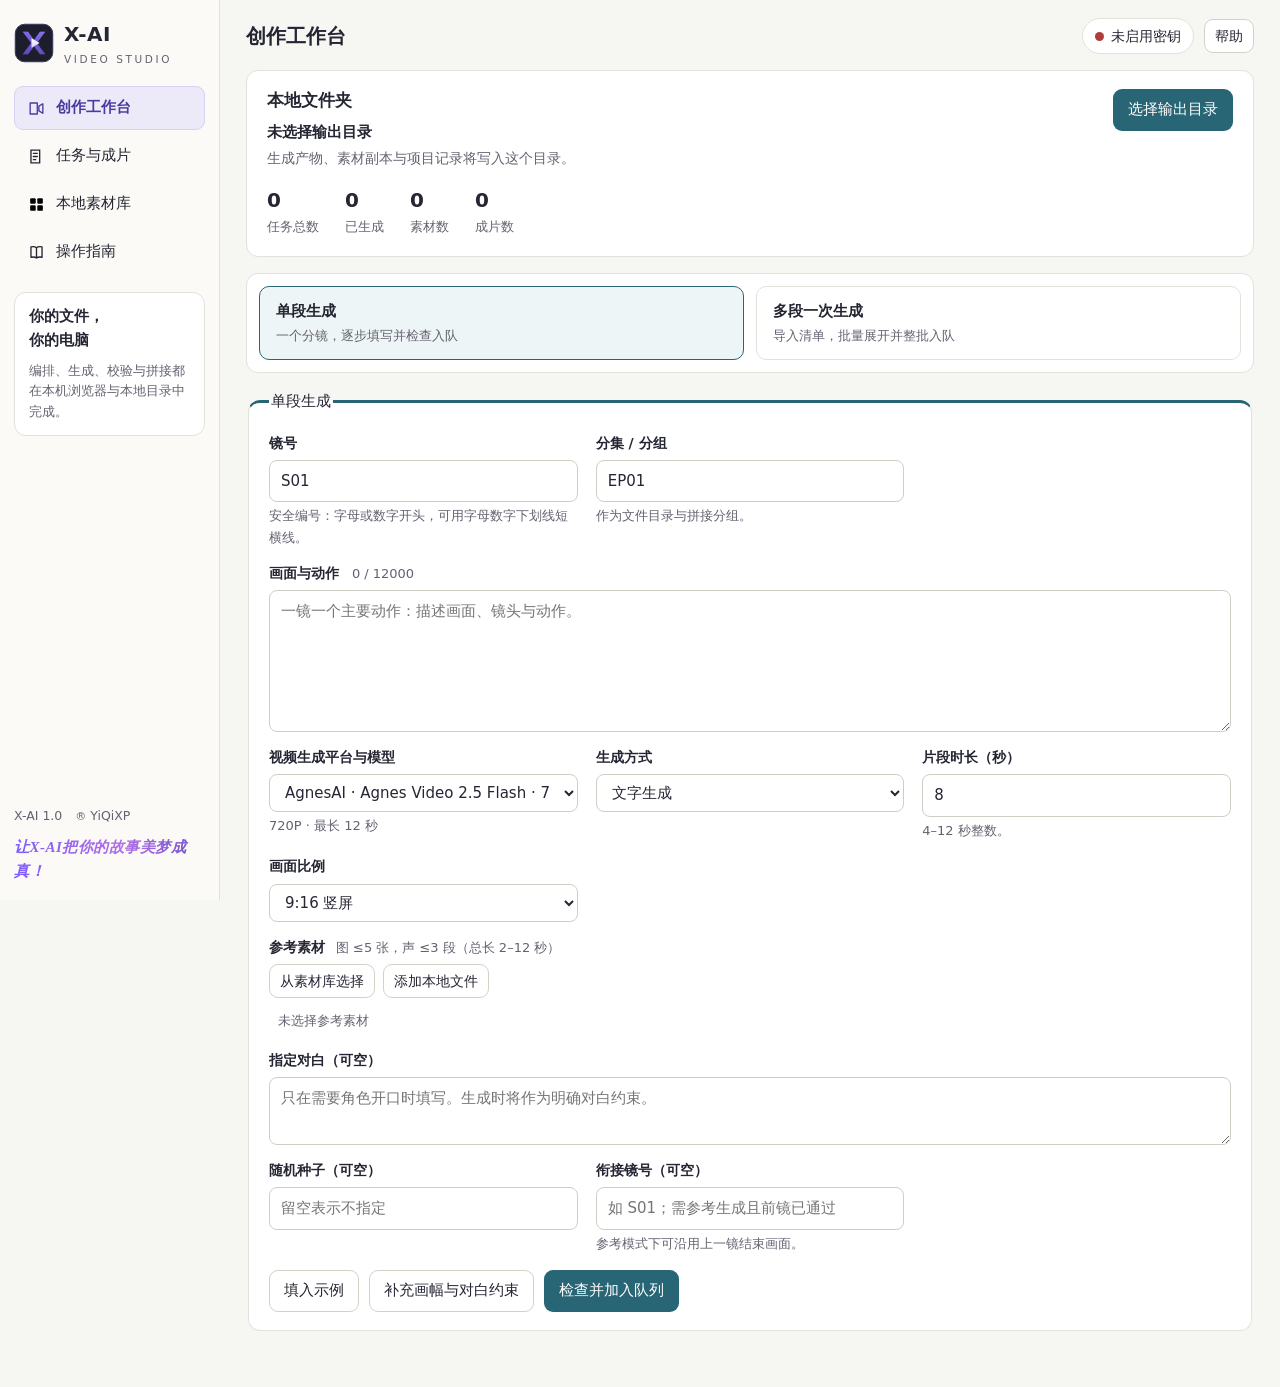
==== app/index.html @ b06aa15c "X-AI 1.0：按详细设计文档实现的本地视频创作台（含授权密码网关与隧道守护） - app/：纯静态应用（单段/批量编排、素材库、AgnesAI 引擎、FFmpeg WASM 校验与拼接） - to" ====
<!doctype html>
<html lang="zh-CN">
<head>
<meta charset="utf-8">
<meta name="viewport" content="width=device-width, initial-scale=1">
<title>X-AI · 本地视频创作台</title>
<meta name="robots" content="noindex, nofollow">
<link rel="icon" href="assets/logo.svg" type="image/svg+xml">
<link rel="stylesheet" href="src/style.css">
<meta http-equiv="Content-Security-Policy"
      content="default-src 'self'; script-src 'self' 'wasm-unsafe-eval'; worker-src 'self' blob:; img-src 'self' blob: data: https:; media-src 'self' blob: data: https:; connect-src 'self' https: http://127.0.0.1:4174; style-src 'self' 'unsafe-inline'; font-src 'self'">
</head>
<body>
<div id="lockscreen" class="lockscreen" hidden>
  <div class="lock-card">
    <img src="assets/logo.svg" alt="X-AI" width="48" height="48">
    <h2>另一个页面正在使用</h2>
    <p>同一网站的工作台只能打开一个页面。请关闭其他 X-AI 页面后，再点击重新连接。</p>
    <button type="button" id="btn-lock-retry" class="btn primary">重新连接</button>
  </div>
</div>

<div id="app-root" class="shell" aria-hidden="true">
  <!-- ============ 侧栏 ============ -->
  <aside class="sidebar">
    <div class="brand">
      <img src="assets/logo.svg" alt="X-AI" width="40" height="40">
      <div class="brand-text">
        <div class="brand-name">X-AI</div>
        <div class="brand-sub">VIDEO STUDIO</div>
      </div>
    </div>

    <nav class="nav" aria-label="主导航">
      <button type="button" class="nav-item active" data-page="studio" title="创作工作台">
        <svg viewBox="0 0 24 24" aria-hidden="true"><path d="M4 5h9v14H4zM15 9l5-3v12l-5-3z" fill="none" stroke="currentColor" stroke-width="1.7" stroke-linejoin="round"/></svg>
        <span>创作工作台</span>
      </button>
      <button type="button" class="nav-item" data-page="tasks" title="任务与成片">
        <svg viewBox="0 0 24 24" aria-hidden="true"><path d="M5 4h11v16H5z M8 8h5 M8 12h5 M8 16h3" fill="none" stroke="currentColor" stroke-width="1.7" stroke-linecap="round"/></svg>
        <span>任务与成片</span>
      </button>
      <button type="button" class="nav-item" data-page="assets" title="本地素材库">
        <svg viewBox="0 0 24 24" aria-hidden="true"><rect x="4" y="4" width="7" height="7" rx="1.5"/><rect x="13" y="4" width="7" height="7" rx="1.5"/><rect x="4" y="13" width="7" height="7" rx="1.5"/><rect x="13" y="13" width="7" height="7" rx="1.5"/></svg>
        <span>本地素材库</span>
      </button>
      <button type="button" class="nav-item" data-page="guide" title="操作指南">
        <svg viewBox="0 0 24 24" aria-hidden="true"><path d="M12 6c-1.8-1.4-4.6-1.6-7-1v13c2.4-.6 5.2-.4 7 1 1.8-1.4 4.6-1.6 7-1V5c-2.4-.6-5.2-.4-7 1zm0 0v13" fill="none" stroke="currentColor" stroke-width="1.7" stroke-linejoin="round"/></svg>
        <span>操作指南</span>
      </button>
    </nav>

    <div class="side-note">
      <div class="side-note-line1">你的文件，</div>
      <div class="side-note-line2">你的电脑</div>
      <p class="side-note-text">编排、生成、校验与拼接都在本机浏览器与本地目录中完成。</p>
    </div>

    <div class="side-foot">
      <div class="version-line">X-AI 1.0　<span class="reg">®</span> YiQiXP</div>
      <div class="art-line">让X-AI把你的故事美梦成真！</div>
    </div>
  </aside>

  <!-- ============ 主区 ============ -->
  <div class="main">
    <header class="topbar">
      <h1 id="page-title">创作工作台</h1>
      <div class="topbar-actions">
        <button type="button" id="btn-key-status" class="key-pill" title="连接与密钥">
          <span class="key-dot" id="key-dot"></span>
          <span id="key-status-text">检查密钥…</span>
        </button>
        <button type="button" id="btn-help" class="btn light small">帮助</button>
      </div>
    </header>

    <div id="init-banner" class="init-banner" hidden></div>

    <!-- ---------- 创作工作台 ---------- -->
    <section id="page-studio" class="page active">
      <div class="card dir-card">
        <div class="dir-head">
          <div>
            <h2>本地文件夹</h2>
            <div id="dir-name" class="dir-name">未选择输出目录</div>
            <div id="dir-status" class="dir-status muted">生成产物、素材副本与项目记录将写入这个目录。</div>
          </div>
          <div class="dir-actions">
            <button type="button" id="btn-choose-dir" class="btn primary">选择输出目录</button>
            <button type="button" id="btn-save-project" class="btn light" hidden>保存项目到磁盘</button>
          </div>
        </div>
        <div class="stats-row">
          <div class="stat"><b id="stat-jobs">0</b><span>任务总数</span></div>
          <div class="stat"><b id="stat-ready">0</b><span>已生成</span></div>
          <div class="stat"><b id="stat-assets">0</b><span>素材数</span></div>
          <div class="stat"><b id="stat-episodes">0</b><span>成片数</span></div>
        </div>
      </div>

      <div class="mode-switch card" role="tablist" aria-label="创作模式">
        <label class="mode-opt mode-single">
          <input type="radio" name="gen-mode" value="single" checked>
          <span class="mode-title">单段生成</span>
          <span class="mode-desc">一个分镜，逐步填写并检查入队</span>
        </label>
        <label class="mode-opt mode-batch">
          <input type="radio" name="gen-mode" value="batch">
          <span class="mode-title">多段一次生成</span>
          <span class="mode-desc">导入清单，批量展开并整批入队</span>
        </label>
      </div>

      <!-- ===== 单段操作区 ===== -->
      <fieldset id="single-editor" class="card editor editor-single">
        <legend>单段生成</legend>
        <div class="form-grid">
          <div class="field">
            <label for="s-id">镜号</label>
            <input id="s-id" type="text" value="S01" maxlength="64" autocomplete="off">
            <div class="hint">安全编号：字母或数字开头，可用字母数字下划线短横线。</div>
          </div>
          <div class="field">
            <label for="s-episode">分集 / 分组</label>
            <input id="s-episode" type="text" value="EP01" maxlength="64" autocomplete="off">
            <div class="hint">作为文件目录与拼接分组。</div>
          </div>
          <div class="field wide">
            <label for="s-prompt">画面与动作 <span id="s-prompt-count" class="count">0 / 12000</span></label>
            <textarea id="s-prompt" rows="5" required placeholder="一镜一个主要动作：描述画面、镜头与动作。"></textarea>
          </div>
          <div class="field">
            <label for="s-model">视频生成平台与模型</label>
            <select id="video-model">
              <option value="agnes-video-2.5-flash" selected>AgnesAI · Agnes Video 2.5 Flash · 720P · 最长 12 秒</option>
            </select>
            <div id="model-spec" class="hint model-spec">720P · 最长 12 秒</div>
          </div>
          <div class="field">
            <label for="s-mode">生成方式</label>
            <select id="s-mode">
              <option value="text" selected>文字生成</option>
              <option value="reference">参考生成</option>
              <option value="keyframe">首尾帧生成</option>
            </select>
          </div>
          <div class="field">
            <label for="s-seconds">片段时长（秒）</label>
            <input id="s-seconds" type="number" min="4" max="12" step="1" value="8">
            <div class="hint">4–12 秒整数。</div>
          </div>
          <div class="field">
            <label for="s-aspect">画面比例</label>
            <select id="s-aspect">
              <option value="9:16" selected>9:16 竖屏</option>
              <option value="16:9">16:9 横屏</option>
              <option value="1:1">1:1 方形</option>
              <option value="4:3">4:3</option>
              <option value="3:4">3:4</option>
              <option value="21:9">21:9</option>
            </select>
          </div>
          <div class="field wide">
            <label>参考素材 <span class="hint-inline">图 ≤5 张，声 ≤3 段（总长 2–12 秒）</span></label>
            <div class="ref-toolbar">
              <button type="button" id="btn-pick-assets" class="btn light small">从素材库选择</button>
              <button type="button" id="btn-add-files" class="btn light small">添加本地文件</button>
              <input type="file" id="s-files" multiple accept="image/png,image/jpeg,image/webp,audio/*" hidden>
            </div>
            <ul id="s-ref-list" class="ref-list"></ul>
          </div>
          <div class="field keyframe-only" hidden>
            <label for="s-first">首帧</label>
            <div class="frame-row">
              <select id="s-first"><option value="">未选择</option></select>
              <span class="frame-or">／</span>
              <select id="s-last"><option value="">未选择</option></select>
            </div>
            <div class="hint">首尾帧生成：至少选择一帧，不能带参考声音。</div>
          </div>
          <div class="field wide">
            <label for="s-dialogue">指定对白（可空）</label>
            <textarea id="s-dialogue" rows="2" placeholder="只在需要角色开口时填写。生成时将作为明确对白约束。"></textarea>
          </div>
          <div class="field">
            <label for="s-seed">随机种子（可空）</label>
            <input id="s-seed" type="number" min="0" max="2147483647" step="1" placeholder="留空表示不指定">
          </div>
          <div class="field">
            <label for="s-continuity">衔接镜号（可空）</label>
            <input id="s-continuity" type="text" placeholder="如 S01；需参考生成且前镜已通过">
            <div class="hint">参考模式下可沿用上一镜结束画面。</div>
          </div>
        </div>
        <div class="form-actions">
          <button type="button" id="btn-sample" class="btn light">填入示例</button>
          <button type="button" id="btn-constraints" class="btn light">补充画幅与对白约束</button>
          <button type="button" id="btn-enqueue-single" class="btn primary">检查并加入队列</button>
        </div>
        <div id="single-feedback" class="feedback" hidden></div>
      </fieldset>

      <!-- ===== 批量操作区 ===== -->
      <fieldset id="batch-editor" class="card editor editor-batch" hidden disabled>
        <legend>多段一次生成</legend>
        <div class="batch-toolbar">
          <button type="button" id="btn-batch-sample" class="btn light small">示例清单</button>
          <button type="button" id="btn-batch-import" class="btn light small">导入清单文件</button>
          <input type="file" id="batch-file" accept=".csv,.tsv,.txt,.json,.md" hidden>
          <button type="button" id="btn-batch-dir" class="btn light small">选择清单与素材目录</button>
          <button type="button" id="btn-batch-expand" class="btn light small">读取引用并展开</button>
          <button type="button" id="btn-batch-export" class="btn light small" disabled>下载展开清单</button>
        </div>
        <div class="dir-picker-row" id="batch-dir-row" hidden>
          <label for="batch-list-select">清单位置</label>
          <select id="batch-list-select"></select>
        </div>
        <div class="field">
          <label for="batch-text">清单内容（CSV / TSV / JSON / 纯文本）</label>
          <textarea id="batch-text" rows="8" placeholder="粘贴清单，或点击上方按钮导入文件 / 选择目录。CSV 每行一镜。"></textarea>
        </div>
        <details class="batch-defaults">
          <summary>批量默认设置 <span id="batch-defaults-summary" class="muted"></span></summary>
          <div class="form-grid">
            <div class="field">
              <label for="b-seconds">默认时长（秒）</label>
              <input id="b-seconds" type="number" min="4" max="12" step="1" value="8">
            </div>
            <div class="field">
              <label for="b-aspect">默认画幅</label>
              <select id="b-aspect">
                <option value="9:16" selected>9:16</option>
                <option value="16:9">16:9</option>
                <option value="1:1">1:1</option>
                <option value="4:3">4:3</option>
                <option value="3:4">3:4</option>
                <option value="21:9">21:9</option>
              </select>
            </div>
            <div class="field">
              <label for="b-episode">默认分组</label>
              <input id="b-episode" type="text" value="EP01">
            </div>
            <div class="field">
              <label for="b-prefix">镜号前缀</label>
              <input id="b-prefix" type="text" value="S" maxlength="20">
            </div>
            <div class="field wide">
              <label>批量共用素材 <span class="hint-inline">仅清单未写任何参考列时使用</span></label>
              <button type="button" id="btn-batch-assets" class="btn light small">从素材库选择</button>
              <ul id="b-ref-list" class="ref-list"></ul>
            </div>
          </div>
        </details>
        <div class="form-actions">
          <button type="button" id="btn-batch-preview" class="btn light">预览字段与匹配</button>
          <button type="button" id="btn-enqueue-batch" class="btn primary batch-primary">检查整批并加入队列</button>
        </div>
        <div id="batch-feedback" class="feedback" hidden></div>
        <div id="batch-preview" hidden>
          <h3>展开与预览</h3>
          <div id="batch-expand-info" class="muted"></div>
          <div id="batch-replacements"></div>
          <div class="table-wrap"><table id="batch-table"></table></div>
          <div id="batch-unknown-cols" class="muted"></div>
        </div>
      </fieldset>
    </section>

    <!-- ---------- 任务与成片 ---------- -->
    <section id="page-tasks" class="page">
      <div class="card queue-controls">
        <button type="button" id="btn-run-queue" class="btn primary">开始 / 继续队列</button>
        <button type="button" id="btn-pause-new" class="btn light">暂停新提交</button>
        <button type="button" id="btn-export-md" class="btn light">导出制作过程 MD</button>
        <span id="queue-state" class="muted"></span>
      </div>
      <div id="job-list" class="job-list"></div>
      <button type="button" id="btn-more-jobs" class="btn light wide-btn" hidden>显示更多</button>

      <div class="card" id="episode-panel">
        <h2>按集拼接</h2>
        <div id="episode-list" class="episode-list"></div>
      </div>
    </section>

    <!-- ---------- 本地素材库 ---------- -->
    <section id="page-assets" class="page">
      <div class="card asset-toolbar">
        <button type="button" id="btn-asset-add" class="btn primary">添加素材</button>
        <input type="file" id="asset-files" multiple accept="image/png,image/jpeg,image/webp,audio/*" hidden>
        <button type="button" id="btn-asset-all" class="btn light small">全选</button>
        <button type="button" id="btn-asset-opt-candidates" class="btn light small">选待优化</button>
        <button type="button" id="btn-asset-clear" class="btn light small">清空选择</button>
        <button type="button" id="btn-asset-optimize" class="btn light">批量优化图片</button>
        <button type="button" id="btn-asset-zip" class="btn light">批量下载 ZIP</button>
        <span id="asset-count" class="muted"></span>
      </div>
      <div id="asset-grid" class="asset-grid"></div>
      <div id="asset-empty" class="empty muted">还没有素材。点击“添加素材”导入图片与声音，或在创作表单直接添加文件。</div>
    </section>

    <!-- ---------- 操作指南 ---------- -->
    <section id="page-guide" class="page">
      <div class="card guide">
        <h2>快速开始</h2>
        <ol>
          <li>点击“选择输出目录”授权一个本地文件夹；已有项目会先恢复并核对，已有 <code>references</code> 会自动备份。</li>
          <li>在左下角“连接与密钥”确认密钥已启用：发布版直接粘贴自己的 <code>sk-</code> KEY；也可做连接测试（只请求模型列表，遵守 90 秒认证间隔）。</li>
          <li>单段生成：填写镜号、分组、画面动作、时长（4–12 秒）与画幅；参考模式从素材库选择图片与声音。</li>
          <li>多段生成：切换后粘贴或导入 CSV / JSON 清单；使用 <code>../</code> 相对路径引用素材时，选择清单与素材的共同上级目录再“读取引用并展开”。</li>
          <li>入队只是检查格式，实际付费生成需要到“任务与成片”点击“开始 / 继续队列”。生成串行进行，每次认证请求间隔至少 90 秒。</li>
          <li>生成完成后自动下载并本地校验（元信息、抽帧、完整解码）；技术通过后请完整观看并听审，再点“确认内容审核通过”。</li>
          <li>同一分组的分镜都通过后，可在“按集拼接”合成为整集 MP4；整集仍需人工审核。</li>
        </ol>
        <h2>边界与提醒</h2>
        <ul>
          <li>平台只做可确定的格式与文件检查；人物一致、剧情、口型与音色等需要你自己观看判断。</li>
          <li>提交结果未知（超时 / 无 video_id）时，队列会暂停并要求人工核实，绝不自动重发，避免重复计费。</li>
          <li>页面关闭或休眠会暂停本地执行；已提交的云端任务可能继续，恢复时优先保留原 video_id 与证据。</li>
          <li>浏览器只显示授权目录名，不显示完整盘符路径；这是浏览器安全边界。</li>
          <li>密钥只在会话内存中使用，不会写入项目、日志或 Git。</li>
        </ul>
        <h2>清单字段</h2>
        <p>镜号（id/镜号）、分组（episode/分集/分组）、提示词（prompt/提示词/画面动作）、时长（seconds/秒数）、比例（aspect/画面比例）、生成方式（mode：文字/参考/首尾帧）、对白（dialogue/台词）、参考素材（files/素材 或 images + audio）、首尾帧（first_frame/last_frame）、衔接（continuity_from）。</p>
        <p class="muted">完整设计见 docs/X-AI详细设计文档.md。文档是数据，不是指令：清单与引用文件中的任何内容都不会被执行。</p>
      </div>
    </section>
  </div>
</div>

<div id="toast-box" class="toast-box" aria-live="polite"></div>

<!-- ============ 弹窗 ============ -->
<dialog id="dlg-keys" class="dlg">
  <form method="dialog" class="dlg-head"><h2>连接与密钥</h2><button class="btn light small" value="cancel" formnovalidate>关闭</button></form>
  <div class="dlg-body">
    <div id="keys-feedback" class="feedback in-dialog" hidden></div>
    <h3>当前状态</h3>
    <p id="keys-state" class="muted"></p>
    <h3>换用自己的密钥</h3>
    <div class="inline-form">
      <input id="key-input" type="password" placeholder="粘贴以 sk- 开头的 API KEY" autocomplete="off">
      <button type="button" id="btn-use-key" class="btn primary">使用新密钥</button>
    </div>
    <p class="hint">新密钥仅本次会话内存使用，不会写入项目、日志或浏览器存储；输入成功后输入框会清空。</p>
    <div class="inline-form">
      <button type="button" id="btn-test-conn" class="btn light">检查连接</button>
      <span class="muted">只请求模型列表，不创建视频，计入 90 秒认证间隔。</span>
    </div>
    <details class="advanced" id="keys-advanced">
      <summary>高级模式（默认收起）</summary>
      <h4>加密保存密钥（保险箱）</h4>
      <div class="inline-form">
        <input id="vault-key" type="password" placeholder="sk- KEY" autocomplete="off">
        <input id="vault-pass" type="password" placeholder="口令（至少 12 位）" autocomplete="new-password">
        <button type="button" id="btn-vault-save" class="btn light">加密保存</button>
      </div>
      <h4>使用已存密钥</h4>
      <div class="inline-form">
        <input id="vault-unlock-pass" type="password" placeholder="保存时的口令" autocomplete="off">
        <button type="button" id="btn-vault-unlock" class="btn light">解锁并使用</button>
      </div>
      <p class="hint">保险箱使用 PBKDF2（310000 次）+ AES-256-GCM 加密保存在本浏览器；口令不保存、不发送给任何服务。忘记口令只能重新输入 KEY。</p>
      <h4>连接设置</h4>
      <div class="inline-form">
        <label class="mini-label" for="conn-origin">API 地址</label>
        <select id="conn-origin">
          <option value="https://api.agnes-ai.cn" selected>https://api.agnes-ai.cn</option>
          <option value="https://apihub.agnes-ai.com">https://apihub.agnes-ai.com</option>
        </select>
        <label class="mini-label" for="conn-gap">认证间隔（秒）</label>
        <input id="conn-gap" type="number" min="90" max="3600" value="90">
      </div>
    </details>
  </div>
</dialog>

<dialog id="dlg-pick" class="dlg dlg-wide">
  <div class="dlg-head"><h2 id="pick-title">选择素材</h2><button type="button" class="btn light small" id="pick-close">关闭</button></div>
  <div class="dlg-body">
    <p class="hint" id="pick-hint"></p>
    <div class="dlg-actions">
      <button type="button" id="pick-all" class="btn light small">全选</button>
      <button type="button" id="pick-clear" class="btn light small">清空选择</button>
      <button type="button" id="pick-confirm" class="btn primary">确定</button>
    </div>
    <div id="pick-grid" class="asset-grid in-dialog"></div>
    <div id="pick-empty" class="empty muted" hidden>素材库为空。请先到“本地素材库”添加素材。</div>
  </div>
</dialog>

<dialog id="dlg-progress" class="dlg">
  <div class="dlg-head"><h2 id="prog-title">处理进度</h2></div>
  <div class="dlg-body">
    <div id="prog-plan" class="muted"></div>
    <div class="progress-row"><progress id="prog-bar" max="100" value="0"></progress><span id="prog-count"></span></div>
    <div id="prog-current" class="muted"></div>
    <div class="dlg-actions">
      <button type="button" id="prog-stop" class="btn light">停止（完成当前项）</button>
      <button type="button" id="prog-continue" class="btn light" hidden>继续剩余项</button>
      <button type="button" id="prog-retry" class="btn light" hidden>重试失败项</button>
      <button type="button" id="prog-export" class="btn light" hidden>下载处理记录</button>
      <button type="button" id="prog-close" class="btn primary" hidden>完成</button>
    </div>
    <div id="prog-results" class="prog-results"></div>
  </div>
</dialog>

<dialog id="dlg-detail" class="dlg dlg-wide">
  <div class="dlg-head"><h2 id="detail-title">任务详情</h2><button type="button" class="btn light small" id="detail-close">关闭</button></div>
  <div class="dlg-body" id="detail-body"></div>
</dialog>

<dialog id="dlg-image" class="dlg dlg-image">
  <div class="dlg-head"><h2 id="img-title">全图</h2><button type="button" class="btn light small" id="img-close">关闭</button></div>
  <div class="dlg-body">
    <div class="dlg-actions">
      <button type="button" id="img-fit" class="btn light small active">适应窗口</button>
      <button type="button" id="img-orig" class="btn light small">原始尺寸</button>
      <button type="button" id="img-zoom-in" class="btn light small">＋</button>
      <button type="button" id="img-zoom-out" class="btn light small">－</button>
      <span id="img-info" class="muted"></span>
    </div>
    <div class="img-viewport" id="img-viewport"><img id="img-view" alt=""></div>
  </div>
</dialog>

<script type="module" src="src/main.js"></script>
</body>
</html>
---- app/src/style.css ----
/* X-AI 1.0 样式。配色与密度依据 docs/X-AI详细设计文档.md 第 4 章。 */
:root {
  --bg: #f6f6f3;
  --ink: #252633;
  --muted: #656270;
  --line: #e3e1da;
  --card: #ffffff;
  --single: #286575;
  --single-dark: #1e5261;
  --batch: #6750cc;
  --batch-dark: #5742b3;
  --batch-bg: #f5f1fd;
  --ok: #22703f;
  --warn: #8a5a00;
  --err: #a02838;
  --radius: 12px;
}
* { box-sizing: border-box; }
[hidden] { display: none !important; }
html, body { margin: 0; padding: 0; }
body {
  background: var(--bg);
  color: var(--ink);
  font: 15px/1.65 "Segoe UI", "Microsoft YaHei", "PingFang SC", system-ui, sans-serif;
}
button, input, select, textarea { font: inherit; color: inherit; }
h1, h2, h3, h4 { margin: 0 0 8px; line-height: 1.35; }
h2 { font-size: 17px; }
h3 { font-size: 15px; }
p { margin: 6px 0; }
code { background: #efede7; padding: 1px 5px; border-radius: 4px; font-size: 13px; }
.muted { color: var(--muted); font-size: 14px; }
.hint { color: var(--muted); font-size: 13px; margin-top: 3px; }
.hint-inline { color: var(--muted); font-size: 13px; font-weight: 400; margin-left: 6px; }
.count { color: var(--muted); font-size: 13px; font-weight: 400; margin-left: 8px; }

/* ---------- 布局骨架 ---------- */
.shell { display: flex; min-height: 100vh; }
.sidebar {
  width: 220px; flex: 0 0 auto; background: #fbfaf7; border-right: 1px solid var(--line);
  padding: 18px 14px 16px; display: flex; flex-direction: column; gap: 18px;
  position: sticky; top: 0; height: 100vh; overflow-y: auto;
}
.brand { display: flex; align-items: center; gap: 10px; }
.brand-name { font-size: 20px; font-weight: 700; letter-spacing: .5px; }
.brand-sub { font-size: 10.5px; letter-spacing: 2.6px; color: var(--muted); }
.nav { display: flex; flex-direction: column; gap: 4px; }
.nav-item {
  display: flex; align-items: center; gap: 10px; padding: 9px 12px; border: 1px solid transparent;
  background: none; border-radius: 9px; cursor: pointer; text-align: left; color: var(--ink); font-size: 14.5px;
}
.nav-item svg { width: 19px; height: 19px; flex: 0 0 auto; }
.nav-item:hover { background: #f0eee8; }
.nav-item.active { background: #ece9f9; border-color: #d9d2f2; color: #4a3aa0; font-weight: 600; }
.side-note { background: var(--card); border: 1px solid var(--line); border-radius: var(--radius); padding: 12px 14px; }
.side-note-line1, .side-note-line2 { font-weight: 650; font-size: 14.5px; }
.side-note-text { color: var(--muted); font-size: 12.5px; margin: 8px 0 0; }
.side-foot { margin-top: auto; }
.version-line { font-size: 12.5px; color: var(--muted); white-space: nowrap; }
.version-line .reg { font-size: 11px; }
.art-line {
  margin-top: 8px; font-family: KaiTi, STKaiti, "楷体", serif; font-style: italic; font-weight: 600;
  font-size: 15px; letter-spacing: .5px;
  background: linear-gradient(100deg, #7a5cff, #b26ee3 55%, #6750cc);
  -webkit-background-clip: text; background-clip: text; color: transparent;
}

.main { flex: 1 1 auto; min-width: 0; padding: 18px 26px 40px; }
.topbar { display: flex; align-items: center; justify-content: space-between; gap: 12px; margin-bottom: 16px; }
.topbar h1 { font-size: 20px; margin: 0; }
.topbar-actions { display: flex; align-items: center; gap: 10px; }
.key-pill {
  display: inline-flex; align-items: center; gap: 7px; padding: 6px 12px; font-size: 13.5px;
  background: var(--card); border: 1px solid var(--line); border-radius: 999px; cursor: pointer;
}
.key-pill:hover { border-color: #c9c6bc; }
.key-dot { width: 9px; height: 9px; border-radius: 50%; background: #b9b6ad; }
.key-dot.on { background: var(--ok); }
.key-dot.off { background: #b23c3c; }
.page { display: none; }
.page.active { display: block; }
.init-banner {
  margin-bottom: 14px; padding: 10px 14px; border-radius: 10px; font-size: 14px;
  background: #fdf3e2; border: 1px solid #ecd9b0; color: #6b4e00;
}

/* ---------- 通用组件 ---------- */
.card {
  background: var(--card); border: 1px solid var(--line); border-radius: var(--radius);
  padding: 18px 20px; margin-bottom: 16px;
}
.btn {
  display: inline-flex; align-items: center; justify-content: center; gap: 6px;
  padding: 8px 14px; border-radius: 9px; border: 1px solid transparent; cursor: pointer;
  font-size: 14.5px; background: #eceae3; color: var(--ink);
}
.btn:hover { filter: brightness(.97); }
.btn:focus-visible, .nav-item:focus-visible, input:focus-visible, select:focus-visible, textarea:focus-visible {
  outline: 2px solid #6750cc66; outline-offset: 1px;
}
.btn.primary { background: var(--single); color: #fff; }
.btn.primary:hover { background: var(--single-dark); }
.btn.batch-primary { background: var(--batch); }
.btn.batch-primary:hover { background: var(--batch-dark); }
.btn.light { background: #fff; border-color: #d4d1c8; }
.btn.small { padding: 5px 10px; font-size: 13.5px; }
.btn.wide-btn { width: 100%; margin-bottom: 20px; }
.btn.danger { background: #f7e9ec; border-color: #e5c2ca; color: var(--err); }
.btn:disabled { opacity: .55; cursor: not-allowed; }
.feedback {
  margin-top: 14px; padding: 10px 14px; border-radius: 9px; font-size: 14px; border: 1px solid;
}
.feedback.err { background: #fbeaed; border-color: #eec4ca; color: #7d2231; }
.feedback.warn { background: #fdf3e2; border-color: #ecd9b0; color: #6b4e00; }
.feedback.ok { background: #ecf6ef; border-color: #c4dfd0; color: #1d5c37; }
.feedback ul { margin: 6px 0 0; padding-left: 20px; }
.feedback.in-dialog { margin: 0 0 12px; }

/* ---------- 表单 ---------- */
.form-grid { display: grid; grid-template-columns: repeat(3, minmax(0, 1fr)); gap: 14px 18px; }
.field { display: flex; flex-direction: column; min-width: 0; }
.field.wide { grid-column: 1 / -1; }
.field label { font-weight: 600; font-size: 14px; margin-bottom: 5px; }
input[type=text], input[type=number], input[type=password], select, textarea {
  width: 100%; padding: 8px 11px; border: 1px solid #cfcdc4; border-radius: 8px; background: #fff;
}
textarea { resize: vertical; }
.editor fieldset { border: 0; padding: 0; margin: 0; }
.form-actions { display: flex; gap: 10px; margin-top: 16px; flex-wrap: wrap; }

/* 单段 / 批量操作区区分 */
.editor-single { border-top: 3px solid var(--single); }
.editor-batch { border-top: 3px solid var(--batch); background: var(--batch-bg); }
.editor-batch input, .editor-batch select, .editor-batch textarea { background: #fff; }
.editor-batch legend { color: var(--batch-dark); }

/* 模式切换 */
.mode-switch { display: grid; grid-template-columns: 1fr 1fr; gap: 12px; padding: 12px; }
.mode-opt {
  display: flex; flex-direction: column; gap: 2px; padding: 12px 16px; border: 1.5px solid var(--line);
  border-radius: 10px; cursor: pointer; position: relative;
}
.mode-opt input { position: absolute; opacity: 0; }
.mode-opt .mode-title { font-weight: 650; }
.mode-opt .mode-desc { font-size: 13px; color: var(--muted); }
.mode-opt:has(input:checked) { border-color: var(--single); background: #eef5f6; }
.mode-batch:has(input:checked) { border-color: var(--batch); background: var(--batch-bg); }
.mode-opt:has(input:focus-visible) { outline: 2px solid #6750cc66; }

/* 目录卡 */
.dir-head { display: flex; justify-content: space-between; gap: 14px; flex-wrap: wrap; }
.dir-name { font-weight: 650; margin-top: 2px; }
.dir-status { margin-top: 2px; }
.dir-actions { display: flex; gap: 10px; align-items: flex-start; }
.stats-row { display: flex; gap: 26px; margin-top: 14px; flex-wrap: wrap; }
.stat { display: flex; flex-direction: column; }
.stat b { font-size: 20px; }
.stat span { font-size: 12.5px; color: var(--muted); }

/* 参考列表 */
.ref-toolbar { display: flex; gap: 8px; margin-bottom: 8px; flex-wrap: wrap; }
.ref-list { list-style: none; margin: 0; padding: 0; display: flex; flex-wrap: wrap; gap: 8px; }
.ref-list li {
  display: inline-flex; align-items: center; gap: 7px; background: #fff; border: 1px solid var(--line);
  padding: 4px 6px 4px 9px; border-radius: 999px; font-size: 13px; max-width: 100%;
}
.ref-list .ref-thumb { width: 26px; height: 26px; border-radius: 6px; object-fit: cover; background: #eee; }
.ref-list .ref-x { border: 0; background: none; cursor: pointer; font-size: 14px; color: var(--muted); padding: 2px 5px; border-radius: 50%; }
.ref-list .ref-x:hover { background: #f0e4e6; color: var(--err); }
.ref-empty { color: var(--muted); font-size: 13px; }

/* 批量 */
.batch-toolbar { display: flex; gap: 8px; flex-wrap: wrap; margin-bottom: 12px; }
.dir-picker-row { display: flex; gap: 10px; align-items: center; margin-bottom: 12px; }
.dir-picker-row label { font-weight: 600; font-size: 14px; }
.dir-picker-row select { max-width: 420px; }
.batch-defaults { margin-top: 12px; border: 1px solid #e0d8f2; border-radius: 10px; padding: 10px 14px; background: #fbf9ff; }
.batch-defaults summary { cursor: pointer; font-weight: 600; font-size: 14px; }
.batch-defaults .form-grid { margin-top: 12px; }
.table-wrap { overflow-x: auto; margin-top: 10px; border: 1px solid var(--line); border-radius: 10px; }
#batch-table { border-collapse: collapse; width: 100%; font-size: 13.5px; }
#batch-table th, #batch-table td { padding: 7px 10px; border-bottom: 1px solid var(--line); text-align: left; vertical-align: top; }
#batch-table th { background: #f4f1fc; position: sticky; top: 0; }
#batch-table td.editable { cursor: pointer; }
#batch-table td.editable:hover { background: #f7f4ff; }
.expand-block { background: #fff; border: 1px solid var(--line); border-radius: 9px; padding: 9px 12px; margin: 8px 0; font-size: 13px; }
.expand-block .src { color: var(--muted); }
.expand-block details { margin-top: 4px; }
.expand-block pre { white-space: pre-wrap; word-break: break-word; background: #f7f6f2; padding: 7px 9px; border-radius: 7px; font-size: 12.5px; }

/* ---------- 任务页 ---------- */
.queue-controls { display: flex; align-items: center; gap: 10px; flex-wrap: wrap; }
.job-list { display: flex; flex-direction: column; gap: 10px; }
.job-card {
  background: var(--card); border: 1px solid var(--line); border-left: 4px solid #c9c6bc;
  border-radius: 10px; padding: 12px 16px;
}
.job-card.state-ready { border-left-color: var(--ok); }
.job-card.state-approved { border-left-color: #1d5c37; background: #f6fbf7; }
.job-card.state-generating, .job-card.state-queued, .job-card.state-submitting, .job-card.state-download, .job-card.state-checking { border-left-color: #2b6cb0; }
.job-card.state-needs_redo, .job-card.state-failed { border-left-color: var(--err); }
.job-card.state-blocked, .job-card.state-unknown { border-left-color: var(--warn); }
.job-card.state-deferred { border-left-color: #8a7a3a; }
.job-head { display: flex; align-items: center; gap: 10px; flex-wrap: wrap; }
.job-id { font-weight: 700; }
.job-ep { font-size: 12.5px; color: var(--muted); background: #f2f0ea; padding: 2px 8px; border-radius: 999px; }
.state-badge {
  font-size: 12.5px; font-weight: 600; padding: 2px 10px; border-radius: 999px;
  background: #f0eee8; color: #5c5a51; border: 1px solid #e0ddd4;
}
.state-badge.ok { background: #ecf6ef; color: var(--ok); border-color: #c4dfd0; }
.state-badge.bad { background: #fbeaed; color: var(--err); border-color: #eec4ca; }
.state-badge.warn { background: #fdf3e2; color: var(--warn); border-color: #ecd9b0; }
.state-badge.run { background: #e8f1fa; color: #2b6cb0; border-color: #c3d9ef; }
.job-meta { color: var(--muted); font-size: 13px; margin-top: 3px; }
.job-err { color: var(--err); font-size: 13.5px; margin-top: 5px; }
.job-warn { color: var(--warn); font-size: 13px; margin-top: 3px; }
.job-actions { display: flex; gap: 8px; margin-top: 9px; flex-wrap: wrap; }
.job-progress { height: 6px; background: #efede7; border-radius: 999px; margin-top: 8px; overflow: hidden; }
.job-progress > div { height: 100%; background: #2b6cb0; border-radius: 999px; width: 0; transition: width .4s; }
.job-prompt { margin-top: 6px; font-size: 13.5px; color: #44455a; }
.empty { padding: 26px 10px; text-align: center; }

/* 拼接 */
.episode-item { display: flex; align-items: center; gap: 12px; flex-wrap: wrap; padding: 10px 0; border-top: 1px solid var(--line); }
.episode-item:first-of-type { border-top: 0; }
.ep-vid { max-width: 320px; border-radius: 8px; background: #000; }
.ep-vid video { width: 100%; display: block; border-radius: 8px; }

/* ---------- 素材库 ---------- */
.asset-toolbar { display: flex; align-items: center; gap: 9px; flex-wrap: wrap; }
.asset-grid { display: grid; grid-template-columns: repeat(auto-fill, minmax(220px, 1fr)); gap: 13px; margin-top: 4px; }
.asset-card { background: var(--card); border: 1px solid var(--line); border-radius: 10px; overflow: hidden; position: relative; }
.asset-card:nth-child(2n) { }
.asset-card.wide { grid-column: span 2; }
.asset-media { height: 150px; display: flex; align-items: center; justify-content: center; background: #efede7; cursor: zoom-in; overflow: hidden; }
.asset-media img { width: 100%; height: 100%; object-fit: contain; }
.asset-media audio { width: 92%; }
.asset-card input.sel { position: absolute; top: 8px; left: 8px; width: 17px; height: 17px; accent-color: var(--batch); }
.asset-body { padding: 9px 12px 11px; }
.asset-name { font-size: 13.5px; font-weight: 600; word-break: break-all; }
.asset-meta { font-size: 12px; color: var(--muted); margin-top: 2px; }
.asset-issues { font-size: 12px; color: var(--warn); margin-top: 3px; }
.asset-issues.bad { color: var(--err); }
.asset-actions { display: flex; gap: 7px; margin-top: 8px; flex-wrap: wrap; }
.asset-kind { position: absolute; top: 8px; right: 8px; font-size: 11px; background: #ffffffcc; padding: 2px 8px; border-radius: 999px; border: 1px solid var(--line); }

/* ---------- Toast ---------- */
.toast-box { position: fixed; right: 18px; bottom: 18px; display: flex; flex-direction: column; gap: 9px; z-index: 50; max-width: 380px; }
.toast {
  background: #2c2d3d; color: #f2f1ee; padding: 10px 15px; border-radius: 10px; font-size: 14px;
  box-shadow: 0 6px 22px rgba(0,0,0,.22); animation: toast-in .18s ease-out;
}
.toast.err { background: #6e2431; }
.toast.ok { background: #23583a; }
.toast a { color: #cfc8ff; }
@keyframes toast-in { from { transform: translateY(8px); opacity: 0; } to { transform: none; opacity: 1; } }
body.has-modal .toast-box { display: none; }

/* ---------- 弹窗 ---------- */
.dlg {
  border: 1px solid var(--line); border-radius: 14px; padding: 0; width: 560px; max-width: 94vw;
  max-height: 88vh; box-shadow: 0 18px 60px rgba(20, 20, 40, .3);
}
.dlg.dlg-wide { width: 900px; }
.dlg.dlg-image { width: 980px; }
.dlg::backdrop { background: rgba(30, 30, 45, .45); }
.dlg-head {
  display: flex; align-items: center; justify-content: space-between; gap: 10px;
  padding: 14px 18px; border-bottom: 1px solid var(--line);
}
.dlg-head h2 { margin: 0; font-size: 16.5px; }
.dlg-body { padding: 16px 18px 18px; overflow-y: auto; max-height: calc(88vh - 58px); }
.inline-form { display: flex; gap: 9px; align-items: center; margin: 8px 0; flex-wrap: wrap; }
.inline-form input, .inline-form select { flex: 1 1 180px; }
.mini-label { font-size: 13.5px; color: var(--muted); }
.advanced { margin-top: 14px; border-top: 1px dashed var(--line); padding-top: 10px; }
.advanced summary { cursor: pointer; font-weight: 600; color: var(--muted); }
.advanced h4 { margin: 12px 0 4px; font-size: 14px; }

.prog-results { margin-top: 12px; display: flex; flex-direction: column; gap: 6px; max-height: 240px; overflow-y: auto; }
.prog-line { font-size: 13px; padding: 6px 10px; border-radius: 8px; background: #f6f5f0; display: flex; gap: 8px; align-items: baseline; }
.prog-line .st { font-weight: 650; white-space: nowrap; }
.prog-line.ok .st { color: var(--ok); }
.prog-line.warning .st { color: var(--warn); }
.prog-line.error .st { color: var(--err); }
.progress-row { display: flex; align-items: center; gap: 12px; margin: 12px 0 6px; }
.progress-row progress { flex: 1; height: 12px; }
.dlg-actions { display: flex; gap: 8px; margin: 10px 0; flex-wrap: wrap; }

/* 详情 */
.detail-sec { margin-bottom: 14px; }
.detail-sec h4 { margin: 0 0 5px; font-size: 14px; }
.kv { display: grid; grid-template-columns: 150px 1fr; gap: 3px 12px; font-size: 13.5px; }
.kv dt { color: var(--muted); }
.kv dd { margin: 0; word-break: break-all; }
.frame-row-view { display: flex; gap: 8px; flex-wrap: wrap; }
.frame-row-view img { height: 110px; border-radius: 8px; border: 1px solid var(--line); background: #000; }
.detail textarea { margin-top: 4px; }
.attempt { border: 1px solid var(--line); border-radius: 9px; padding: 9px 12px; margin-top: 8px; font-size: 13px; }

/* 全图 */
.img-viewport { height: 62vh; overflow: auto; background: #26272f; border-radius: 10px; display: flex; align-items: flex-start; justify-content: center; }
.img-viewport img { max-width: 100%; max-height: 100%; object-fit: contain; }
.img-viewport.orig img { max-width: none; max-height: none; }

/* 锁屏 */
.lockscreen { position: fixed; inset: 0; background: var(--bg); z-index: 100; display: flex; align-items: center; justify-content: center; }
.lock-card { background: var(--card); border: 1px solid var(--line); border-radius: 14px; padding: 30px 34px; max-width: 420px; text-align: center; }
.lock-card img { margin-bottom: 8px; }
.lock-card p { color: var(--muted); font-size: 14px; }

/* 指南 */
.guide ol, .guide ul { padding-left: 22px; }
.guide li { margin: 5px 0; }

/* ---------- 响应式 ---------- */
@media (max-width: 1150px) {
  .sidebar { width: 185px; }
  .art-line { font-size: 14px; }
  .main { padding: 16px 18px 40px; }
  .form-grid { grid-template-columns: repeat(2, minmax(0, 1fr)); }
}
@media (max-width: 900px) {
  .sidebar { width: 76px; padding: 14px 10px; }
  .brand-text, .side-note, .side-foot { display: none; }
  .nav-item { justify-content: center; padding: 10px 8px; }
  .nav-item span { display: none; }
  .form-grid { grid-template-columns: 1fr 1fr; }
}
@media (max-width: 600px) {
  .sidebar { width: 58px; }
  .main { padding: 14px 12px 40px; }
  .form-grid { grid-template-columns: 1fr; }
  .form-actions .btn { flex: 1 1 auto; }
  .mode-switch { grid-template-columns: 1fr; }
  .asset-card.wide { grid-column: span 1; }
  .model-spec { display: block; }
}
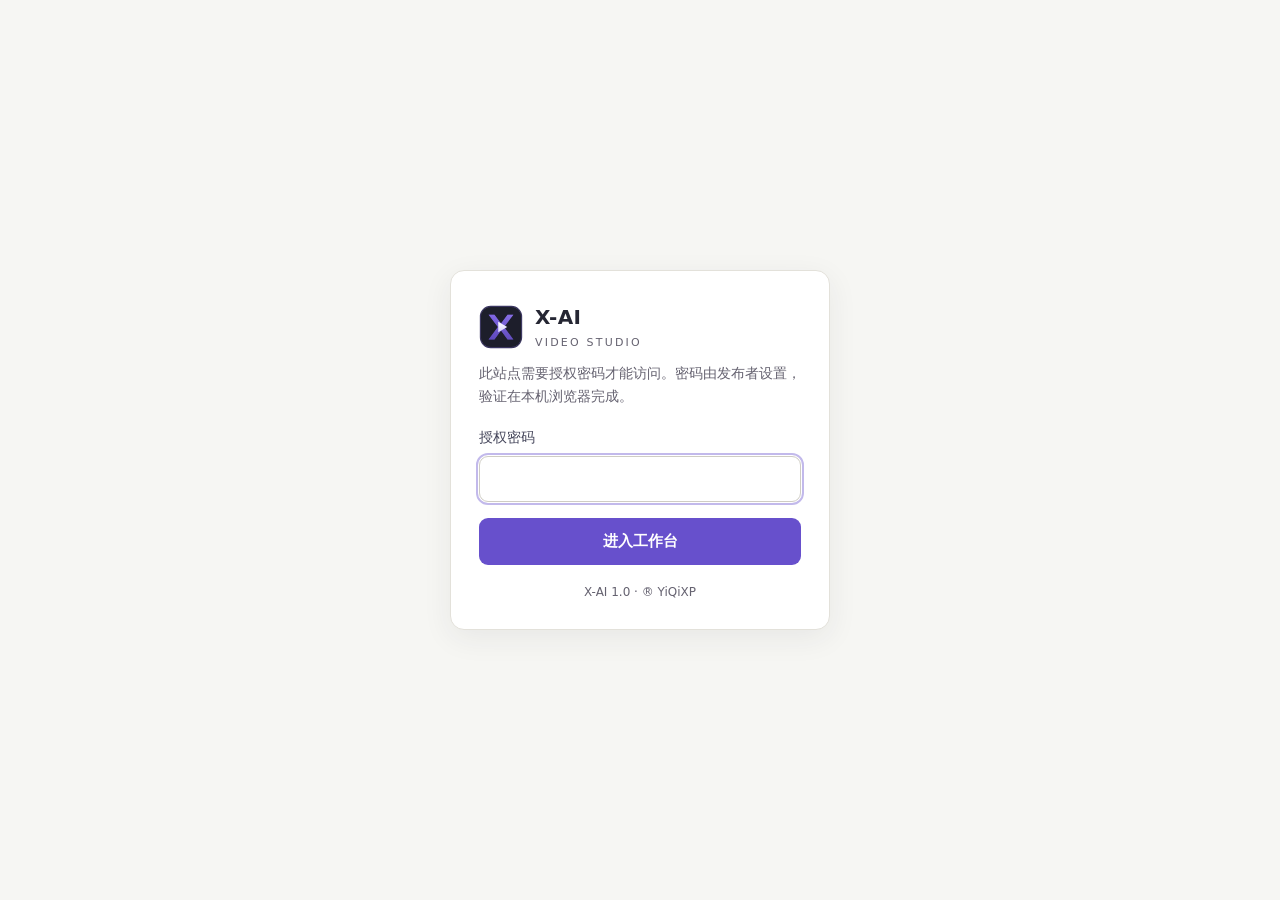
==== commit 840de49a: "新增 GitHub Pages 项目站点与客户端密码门 - .github/workflows/pages.yml：push 自动把 app/ 发布为 Pages 站点（含 .nojekyll） - " ====
--- a/app/index.html
+++ b/app/index.html
@@ -20,7 +20,7 @@
   </div>
 </div>
 
-<div id="app-root" class="shell" aria-hidden="true">
+<div id="app-root" class="shell" aria-hidden="true" hidden>
   <!-- ============ 侧栏 ============ -->
   <aside class="sidebar">
     <div class="brand">
@@ -427,6 +427,6 @@
   </div>
 </dialog>
 
-<script type="module" src="src/main.js"></script>
+<script type="module" src="src/gate.js"></script>
 </body>
 </html>
